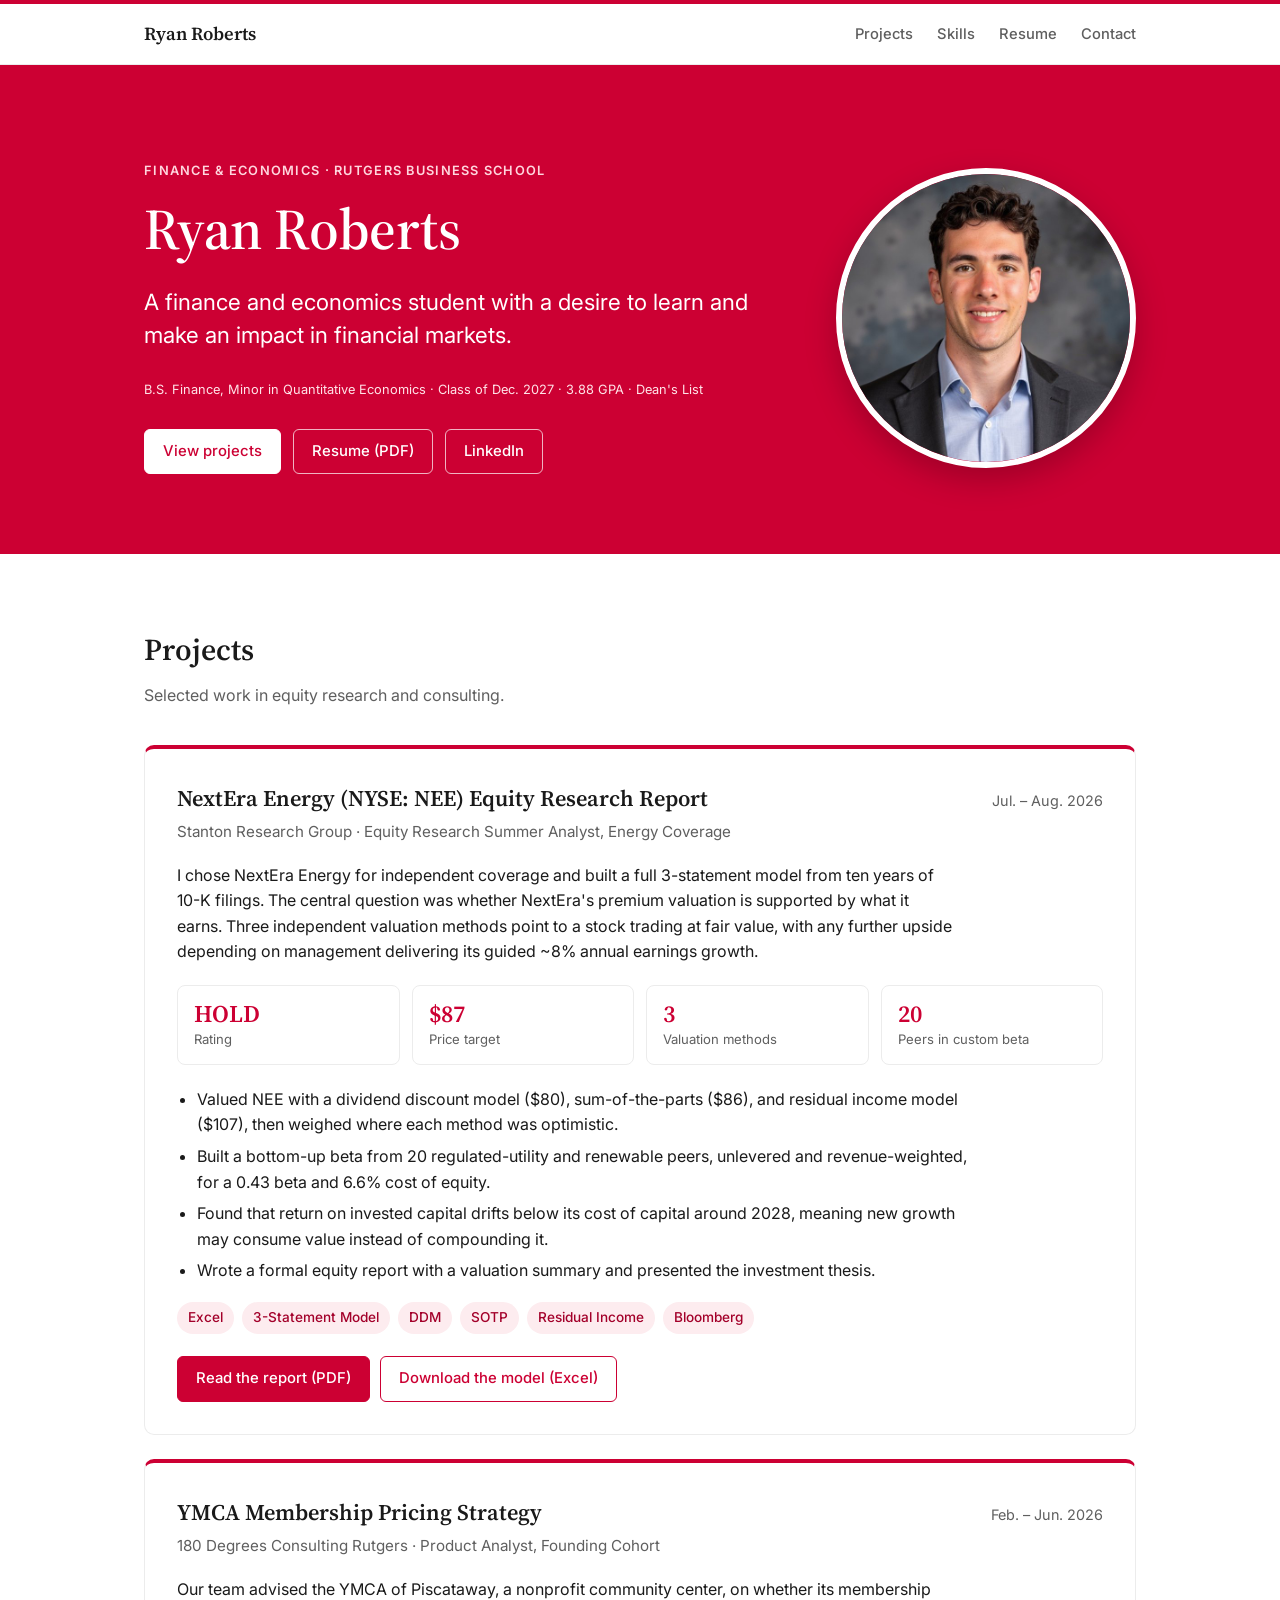
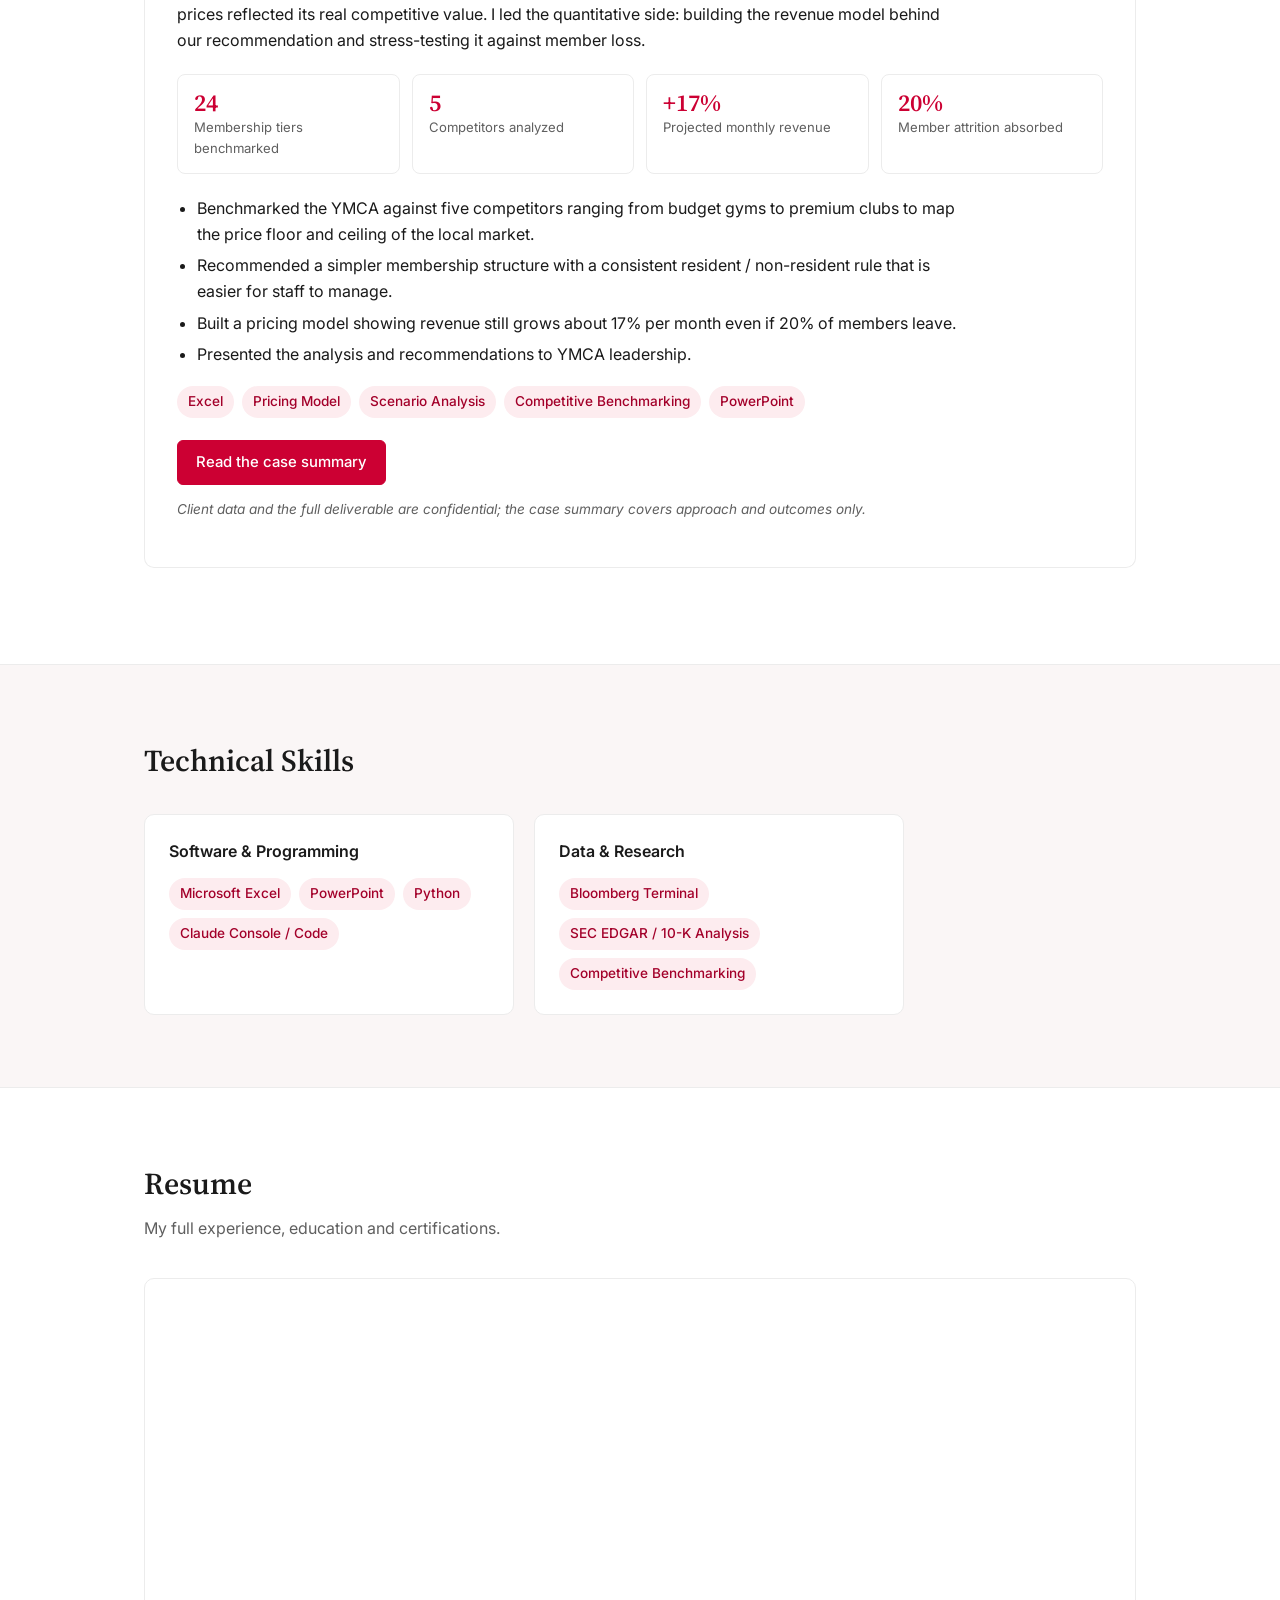
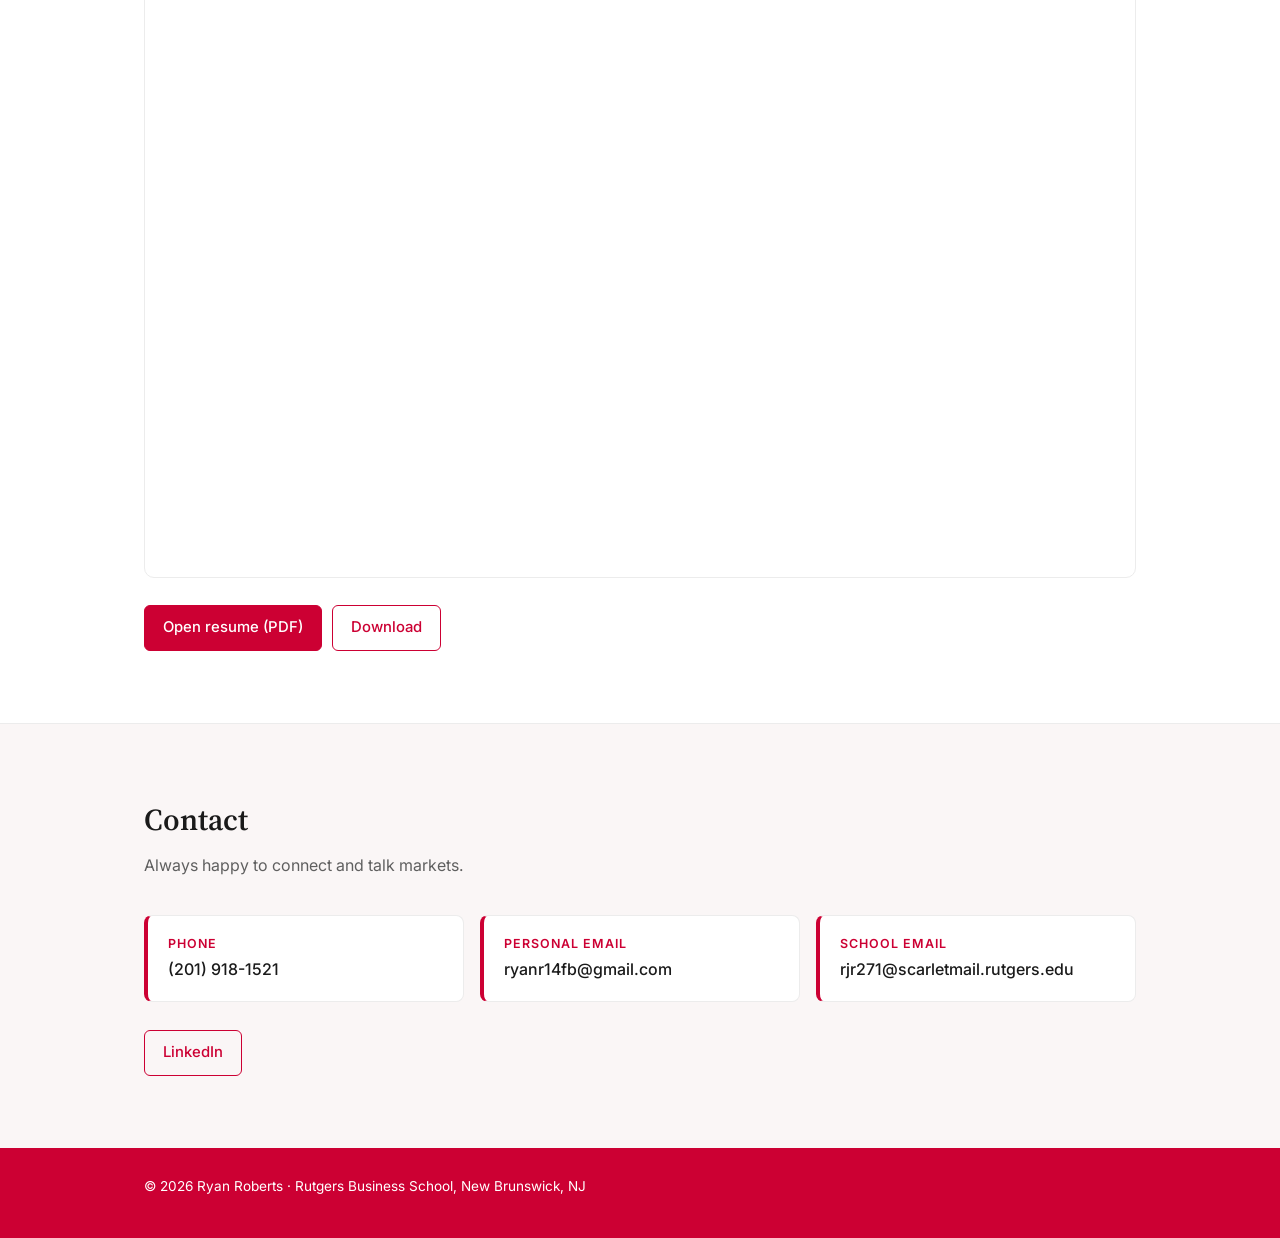
==== index.html @ d267c2db "Add files via upload" ====
<!DOCTYPE html>
<html lang="en">
<head>
  <meta charset="UTF-8">
  <meta name="viewport" content="width=device-width, initial-scale=1.0">
  <title>Ryan Roberts | Finance Portfolio</title>
  <meta name="description" content="Portfolio of Ryan Roberts, finance and economics student at Rutgers Business School: equity research, valuation modeling, and pricing strategy.">
  <link rel="preconnect" href="https://fonts.googleapis.com">
  <link rel="preconnect" href="https://fonts.gstatic.com" crossorigin>
  <link href="https://fonts.googleapis.com/css2?family=Inter:wght@400;500;600&family=Source+Serif+4:wght@600&display=swap" rel="stylesheet">
  <link rel="stylesheet" href="styles.css">
</head>
<body>

  <nav class="nav">
    <div class="wrap">
      <a href="#top" class="brand">Ryan Roberts</a>
      <ul>
        <li><a href="#projects">Projects</a></li>
        <li class="hide-sm"><a href="#skills">Skills</a></li>
        <li><a href="#resume">Resume</a></li>
        <li><a href="#contact">Contact</a></li>
      </ul>
    </div>
  </nav>

  <header class="hero" id="top">
    <div class="wrap hero-grid">
      <div class="hero-text">
      <p class="eyebrow">Finance &amp; Economics · Rutgers Business School</p>
      <h1>Ryan Roberts</h1>
      <p class="statement">
        A finance and economics student with a desire to learn and make an impact
        in financial markets.
      </p>
      <p class="hero-meta">B.S. Finance, Minor in Quantitative Economics · Class of Dec. 2027 · 3.88 GPA · Dean's List</p>
      <div class="hero-links">
        <a class="btn btn-primary" href="#projects">View projects</a>
        <a class="btn btn-ghost" href="files/Roberts_Ryan_Resume.pdf" target="_blank" rel="noopener">Resume (PDF)</a>
        <a class="btn btn-ghost" href="https://www.linkedin.com/in/ryan-j-roberts/" target="_blank" rel="noopener">LinkedIn</a>
      </div>
      </div>
      <img class="headshot" src="files/headshot.jpg" alt="Headshot of Ryan Roberts" width="320" height="320">
    </div>
  </header>

  <main>

    <section id="projects">
      <div class="wrap">
        <h2 class="section-title">Projects</h2>
        <p class="section-sub">Selected work in equity research and consulting.</p>

        <article class="project">
          <div class="project-head">
            <h3>NextEra Energy (NYSE: NEE) Equity Research Report</h3>
            <span class="when">Jul. – Aug. 2026</span>
          </div>
          <p class="org">Stanton Research Group · Equity Research Summer Analyst, Energy Coverage</p>
          <p>
            I chose NextEra Energy for independent coverage and built a full
            3-statement model from ten years of 10-K filings. The central question was
            whether NextEra's premium valuation is supported by what it earns. Three
            independent valuation methods point to a stock trading at fair value, with
            any further upside depending on management delivering its guided ~8% annual
            earnings growth.
          </p>
          <div class="stats">
            <div class="stat"><div class="num">HOLD</div><div class="lbl">Rating</div></div>
            <div class="stat"><div class="num">$87</div><div class="lbl">Price target</div></div>
            <div class="stat"><div class="num">3</div><div class="lbl">Valuation methods</div></div>
            <div class="stat"><div class="num">20</div><div class="lbl">Peers in custom beta</div></div>
          </div>
          <ul class="points">
            <li>Valued NEE with a dividend discount model ($80), sum-of-the-parts ($86), and residual income model ($107), then weighed where each method was optimistic.</li>
            <li>Built a bottom-up beta from 20 regulated-utility and renewable peers, unlevered and revenue-weighted, for a 0.43 beta and 6.6% cost of equity.</li>
            <li>Found that return on invested capital drifts below its cost of capital around 2028, meaning new growth may consume value instead of compounding it.</li>
            <li>Wrote a formal equity report with a valuation summary and presented the investment thesis.</li>
          </ul>
          <ul class="tags">
            <li>Excel</li><li>3-Statement Model</li><li>DDM</li><li>SOTP</li><li>Residual Income</li><li>Bloomberg</li>
          </ul>
          <div class="project-links">
            <a class="btn btn-primary" href="files/Roberts_NEE_Equity_Report.pdf" target="_blank" rel="noopener">Read the report (PDF)</a>
            <a class="btn btn-ghost" href="files/Roberts_NEE_Valuation_Model.xlsx" download>Download the model (Excel)</a>
          </div>
        </article>

        <article class="project">
          <div class="project-head">
            <h3>YMCA Membership Pricing Strategy</h3>
            <span class="when">Feb. – Jun. 2026</span>
          </div>
          <p class="org">180 Degrees Consulting Rutgers · Product Analyst, Founding Cohort</p>
          <p>
            Our team advised the YMCA of Piscataway, a nonprofit community center, on
            whether its membership prices reflected its real competitive value. I led
            the quantitative side: building the revenue model behind our recommendation
            and stress-testing it against member loss.
          </p>
          <div class="stats">
            <div class="stat"><div class="num">24</div><div class="lbl">Membership tiers benchmarked</div></div>
            <div class="stat"><div class="num">5</div><div class="lbl">Competitors analyzed</div></div>
            <div class="stat"><div class="num">+17%</div><div class="lbl">Projected monthly revenue</div></div>
            <div class="stat"><div class="num">20%</div><div class="lbl">Member attrition absorbed</div></div>
          </div>
          <ul class="points">
            <li>Benchmarked the YMCA against five competitors ranging from budget gyms to premium clubs to map the price floor and ceiling of the local market.</li>
            <li>Recommended a simpler membership structure with a consistent resident / non-resident rule that is easier for staff to manage.</li>
            <li>Built a pricing model showing revenue still grows about 17% per month even if 20% of members leave.</li>
            <li>Presented the analysis and recommendations to YMCA leadership.</li>
          </ul>
          <ul class="tags">
            <li>Excel</li><li>Pricing Model</li><li>Scenario Analysis</li><li>Competitive Benchmarking</li><li>PowerPoint</li>
          </ul>
          <div class="project-links">
            <a class="btn btn-primary" href="ymca-case.html">Read the case summary</a>
          </div>
          <p class="note">Client data and the full deliverable are confidential; the case summary covers approach and outcomes only.</p>
        </article>
      </div>
    </section>

    <section id="skills" class="alt">
      <div class="wrap">
        <h2 class="section-title">Technical Skills</h2>
        <div class="skills-grid two">
          <div class="skill-card">
            <h3>Software &amp; Programming</h3>
            <ul class="tags">
              <li>Microsoft Excel</li>
              <li>PowerPoint</li>
              <li>Python</li>
              <li>Claude Console / Code</li>
            </ul>
          </div>
          <div class="skill-card">
            <h3>Data &amp; Research</h3>
            <ul class="tags">
              <li>Bloomberg Terminal</li>
              <li>SEC EDGAR / 10-K Analysis</li>
              <li>Competitive Benchmarking</li>
            </ul>
          </div>
        </div>
      </div>
    </section>

    <section id="resume">
      <div class="wrap">
        <h2 class="section-title">Resume</h2>
        <p class="section-sub">My full experience, education and certifications.</p>
        <iframe class="resume-frame" src="files/Roberts_Ryan_Resume.pdf" title="Ryan Roberts resume"></iframe>
        <div class="project-links">
          <a class="btn btn-primary" href="files/Roberts_Ryan_Resume.pdf" target="_blank" rel="noopener">Open resume (PDF)</a>
          <a class="btn btn-ghost" href="files/Roberts_Ryan_Resume.pdf" download>Download</a>
        </div>
      </div>
    </section>

    <section id="contact" class="contact alt">
      <div class="wrap">
        <h2 class="section-title">Contact</h2>
        <p class="section-sub">Always happy to connect and talk markets.</p>
        <div class="contact-grid">
          <a class="contact-card" href="tel:+12019181521">
            <div class="lbl">Phone</div>
            <div class="val">(201) 918-1521</div>
          </a>
          <a class="contact-card" href="mailto:ryanr14fb@gmail.com">
            <div class="lbl">Personal email</div>
            <div class="val">ryanr14fb@gmail.com</div>
          </a>
          <a class="contact-card" href="mailto:rjr271@scarletmail.rutgers.edu">
            <div class="lbl">School email</div>
            <div class="val">rjr271@scarletmail.rutgers.edu</div>
          </a>
        </div>
        <div class="hero-links">
          <a class="btn btn-ghost" href="https://www.linkedin.com/in/ryan-j-roberts/" target="_blank" rel="noopener">LinkedIn</a>
        </div>
      </div>
    </section>
  </main>

  <footer>
    <div class="wrap">© 2026 Ryan Roberts · Rutgers Business School, New Brunswick, NJ</div>
  </footer>

</body>
</html>
---- styles.css ----
:root {
  --bg: #ffffff;
  --surface: #ffffff;
  --ink: #1a1a1a;
  --muted: #5f5f5f;
  --line: #ececec;
  --accent: #cc0033;       /* Rutgers scarlet */
  --accent-dark: #a3002a;
  --accent-soft: #fdecef;
  --band: #faf6f6;
  --max: 1040px;
}

* { box-sizing: border-box; margin: 0; padding: 0; }
html { scroll-behavior: smooth; scroll-padding-top: 72px; }

body {
  font-family: "Inter", -apple-system, BlinkMacSystemFont, "Segoe UI", sans-serif;
  background: var(--bg);
  color: var(--ink);
  line-height: 1.6;
  font-size: 16px;
}

a { color: var(--accent); text-decoration: none; }
a:hover { text-decoration: underline; }

.wrap { max-width: var(--max); margin: 0 auto; padding: 0 24px; }

/* Nav */
.nav {
  position: sticky; top: 0; z-index: 10;
  background: rgba(255, 255, 255, 0.96);
  backdrop-filter: blur(8px);
  border-top: 4px solid var(--accent);
  border-bottom: 1px solid var(--line);
}
.nav .wrap { display: flex; align-items: center; justify-content: space-between; height: 60px; }
.brand { font-family: "Source Serif 4", Georgia, serif; font-weight: 600; font-size: 1.15rem; color: var(--ink); }
.brand:hover { text-decoration: none; }
.nav ul { display: flex; gap: 24px; list-style: none; }
.nav ul a { color: var(--muted); font-size: 0.92rem; font-weight: 500; }
.nav ul a:hover { color: var(--ink); text-decoration: none; }

/* Hero: scarlet band, white text */
.hero { padding: 96px 0 80px; background: var(--accent); color: #fff; }
.hero .eyebrow { color: #ffd6de; }
.hero .statement { color: #fff; }
.hero .hero-meta { color: #ffe3e8; }
.hero .btn-primary { background: #fff; color: var(--accent); border-color: #fff; }
.hero .btn-primary:hover { background: #ffe9ed; }
.hero .btn-ghost { color: #fff; border-color: rgba(255,255,255,0.7); }
.hero .btn-ghost:hover { background: rgba(255,255,255,0.12); }
section.alt { background: var(--band); }
.eyebrow {
  font-size: 0.8rem; font-weight: 600; letter-spacing: 0.1em;
  text-transform: uppercase; color: var(--accent); margin-bottom: 16px;
}
.hero h1 {
  font-family: "Source Serif 4", Georgia, serif;
  font-size: clamp(2.4rem, 6vw, 3.6rem); font-weight: 600;
  line-height: 1.1; letter-spacing: -0.01em; margin-bottom: 24px;
}
.statement {
  font-size: clamp(1.15rem, 2.4vw, 1.4rem); line-height: 1.5;
  max-width: 760px; color: var(--ink);
}
.hero-meta { margin-top: 28px; color: var(--muted); font-size: 0.95rem; }
.hero-links { margin-top: 28px; display: flex; flex-wrap: wrap; gap: 12px; }

.btn {
  display: inline-block; padding: 10px 18px; border-radius: 6px;
  font-weight: 500; font-size: 0.93rem; border: 1px solid var(--accent);
}
.btn:hover { text-decoration: none; }
.btn-primary { background: var(--accent); color: #fff; }
.btn-primary:hover { background: var(--accent-dark); border-color: var(--accent-dark); }
.btn-ghost { color: var(--accent); background: transparent; }
.btn-ghost:hover { background: var(--accent-soft); }

/* Sections */
section { padding: 72px 0; border-bottom: 1px solid var(--line); }
.section-title {
  font-family: "Source Serif 4", Georgia, serif;
  font-size: 1.9rem; font-weight: 600; margin-bottom: 8px;
}
.section-sub { color: var(--muted); margin-bottom: 36px; max-width: 640px; }

/* Skills */
.skills-grid { display: grid; grid-template-columns: repeat(3, 1fr); gap: 20px; }
.skill-card {
  background: var(--surface); border: 1px solid var(--line);
  border-radius: 10px; padding: 24px;
}
.skill-card h3 { font-size: 1rem; font-weight: 600; margin-bottom: 14px; }
.tags { display: flex; flex-wrap: wrap; gap: 8px; list-style: none; }
.tags li {
  background: var(--accent-soft); color: var(--accent-dark);
  font-size: 0.85rem; font-weight: 500; padding: 5px 11px; border-radius: 999px;
}

/* Projects */
.project {
  background: var(--surface); border: 1px solid var(--line);
  border-radius: 10px; padding: 32px; margin-bottom: 24px;
}
.project-head { display: flex; justify-content: space-between; align-items: baseline; gap: 16px; flex-wrap: wrap; margin-bottom: 4px; }
.project h3 { font-family: "Source Serif 4", Georgia, serif; font-size: 1.4rem; font-weight: 600; }
.project .when { color: var(--muted); font-size: 0.9rem; white-space: nowrap; }
.project .org { color: var(--muted); font-size: 0.95rem; margin-bottom: 18px; }
.project p { margin-bottom: 14px; max-width: 780px; }
.project ul.points { margin: 0 0 18px 20px; max-width: 780px; }
.project ul.points li { margin-bottom: 6px; }

.stats { display: grid; grid-template-columns: repeat(4, 1fr); gap: 12px; margin: 20px 0 22px; }
.stat { border: 1px solid var(--line); border-radius: 8px; padding: 14px 16px; }
.stat .num { font-family: "Source Serif 4", Georgia, serif; font-size: 1.5rem; font-weight: 600; line-height: 1.2; }
.stat .lbl { color: var(--muted); font-size: 0.82rem; }

.project .tags { margin-bottom: 22px; }
.project-links { display: flex; flex-wrap: wrap; gap: 10px; }
.note { color: var(--muted); font-size: 0.85rem; margin-top: 14px; font-style: italic; }

.stat .num { color: var(--accent); }
.project { border-top: 4px solid var(--accent); }

/* Resume */
.resume-frame {
  width: 100%; height: 900px; border: 1px solid var(--line);
  border-radius: 10px; background: #fff; margin-bottom: 20px;
}

/* Contact / footer */
.contact { border-bottom: none; }
.contact-grid { display: grid; grid-template-columns: repeat(3, 1fr); gap: 16px; }
.contact-card {
  display: block; background: var(--surface); border: 1px solid var(--line);
  border-left: 4px solid var(--accent); border-radius: 8px; padding: 18px 20px; color: var(--ink);
}
.contact-card:hover { text-decoration: none; background: var(--accent-soft); }
.contact-card .lbl { font-size: 0.78rem; font-weight: 600; letter-spacing: 0.08em; text-transform: uppercase; color: var(--accent); margin-bottom: 4px; }
.contact-card .val { font-weight: 500; word-break: break-word; }
footer { padding: 28px 0 40px; color: #fff; background: var(--accent); font-size: 0.85rem; }

/* Case study page */
.case-hero { padding: 72px 0 48px; border-bottom: 1px solid var(--line); }
.case-hero h1 { font-family: "Source Serif 4", Georgia, serif; font-size: clamp(2rem, 5vw, 2.8rem); line-height: 1.15; margin-bottom: 14px; }
.back { display: inline-block; margin-bottom: 28px; font-size: 0.92rem; }
.case-body { padding: 48px 0 72px; }
.case-body h2 { font-family: "Source Serif 4", Georgia, serif; font-size: 1.4rem; margin: 36px 0 12px; }
.case-body h2:first-child { margin-top: 0; }
.case-body p, .case-body ul { max-width: 740px; margin-bottom: 14px; }
.case-body ul { margin-left: 20px; }
.case-body li { margin-bottom: 8px; }
.bench { width: 100%; max-width: 740px; border-collapse: collapse; margin: 8px 0 18px; font-size: 0.95rem; }
.bench th, .bench td { text-align: left; padding: 10px 12px; border-bottom: 1px solid var(--line); }
.bench th { font-weight: 600; color: var(--muted); font-size: 0.82rem; text-transform: uppercase; letter-spacing: 0.05em; }

/* Responsive */
@media (max-width: 820px) {
  .skills-grid { grid-template-columns: 1fr; }
  .stats { grid-template-columns: repeat(2, 1fr); }
  .contact-grid { grid-template-columns: 1fr; }
  .resume-frame { display: none; }
}
@media (max-width: 600px) {
  .wrap { padding: 0 16px; }
  .nav ul { gap: 14px; }
  .nav ul li.hide-sm { display: none; }
  .hero { padding: 64px 0 52px; }
  section { padding: 56px 0; }
  .project { padding: 22px; }
}

.skills-grid.two { grid-template-columns: repeat(2, 1fr); max-width: 760px; }
.section-title + .skills-grid { margin-top: 28px; }
@media (max-width: 820px) { .skills-grid.two { grid-template-columns: 1fr; } }

/* Hero with headshot */
.hero-grid { display: grid; grid-template-columns: 1fr auto; gap: 56px; align-items: center; }
.headshot {
  width: 300px; height: 300px; border-radius: 50%; object-fit: cover;
  border: 6px solid #fff; box-shadow: 0 12px 32px rgba(0,0,0,0.22);
}
@media (max-width: 820px) {
  .hero-grid { grid-template-columns: 1fr; gap: 32px; }
  .headshot { width: 180px; height: 180px; border-width: 5px; order: -1; }
}

/* Hero meta line: same size as eyebrow, single line on desktop */
.hero .eyebrow, .hero .hero-meta { font-size: 0.8rem; }
@media (min-width: 960px) { .hero .hero-meta { white-space: nowrap; } }
@media (min-width: 821px) and (max-width: 1000px) {
  .hero-grid { gap: 40px; }
  .headshot { width: 230px; height: 230px; }
}
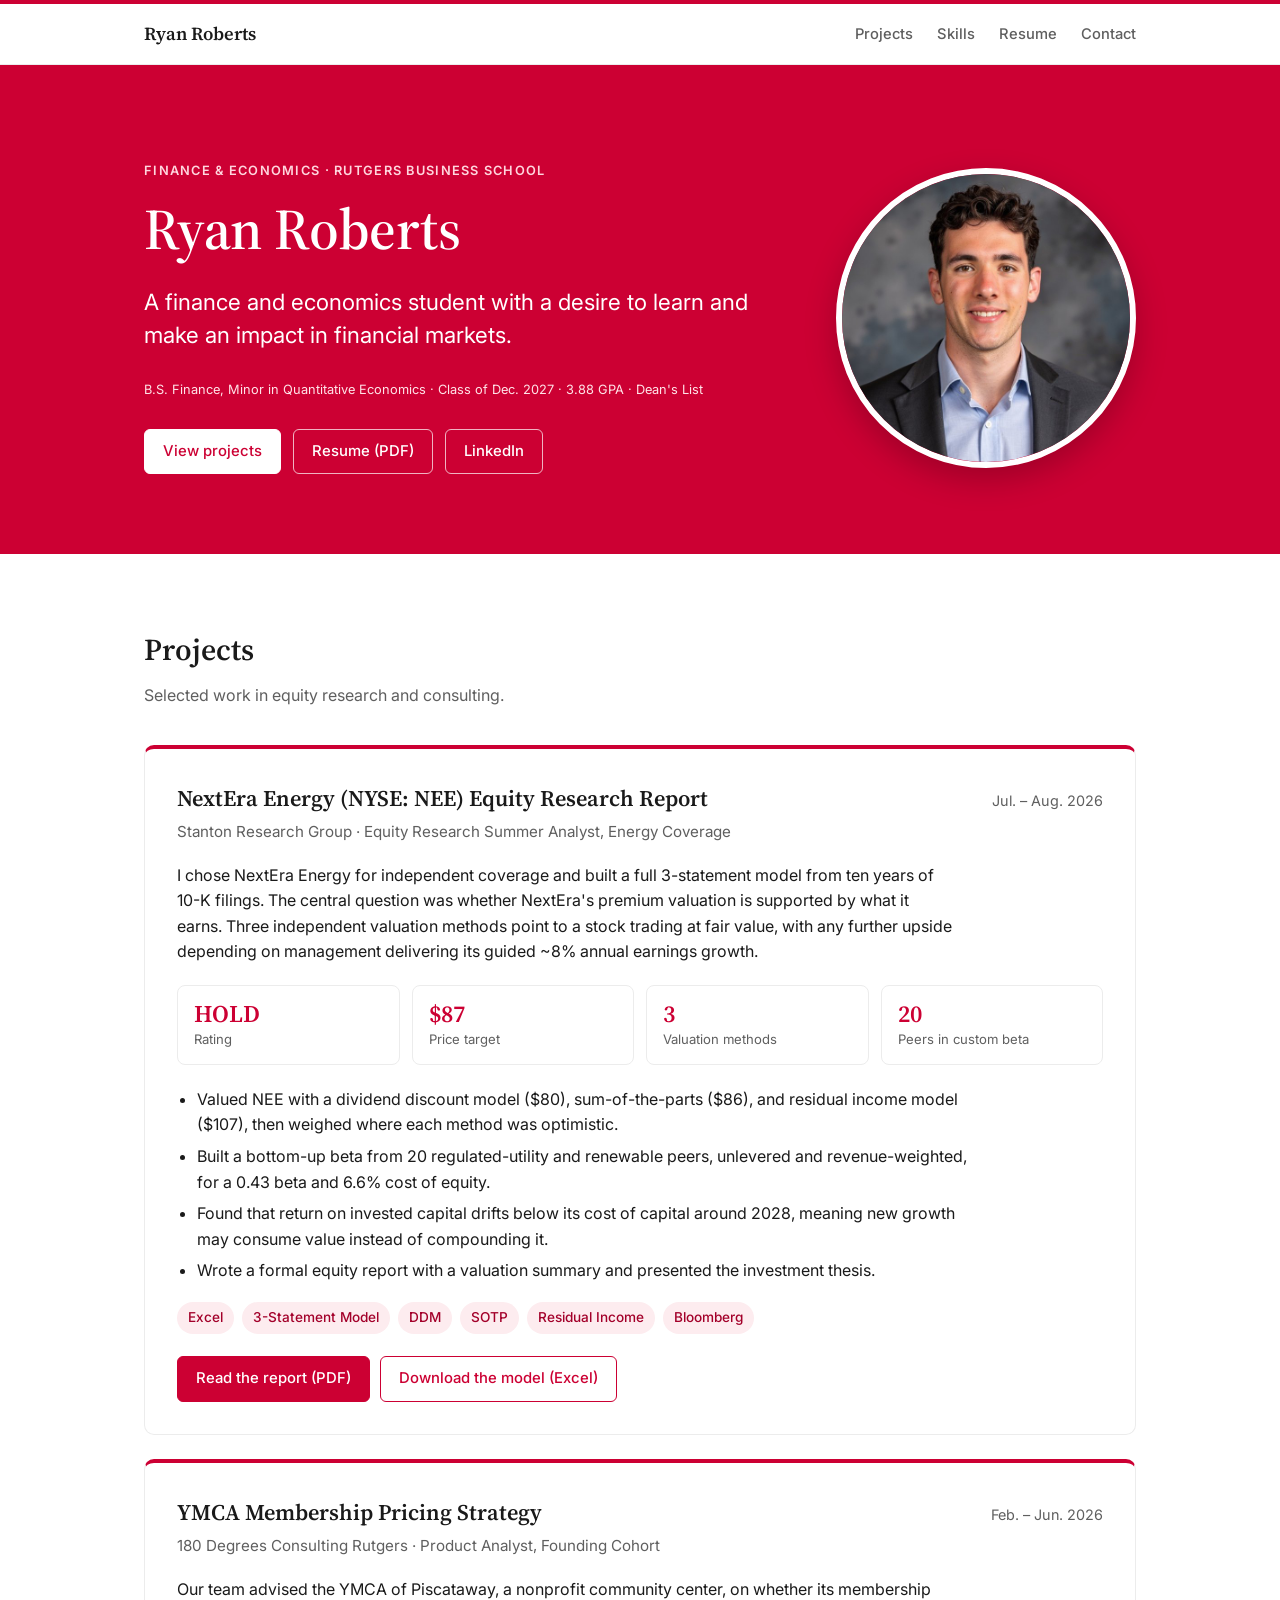
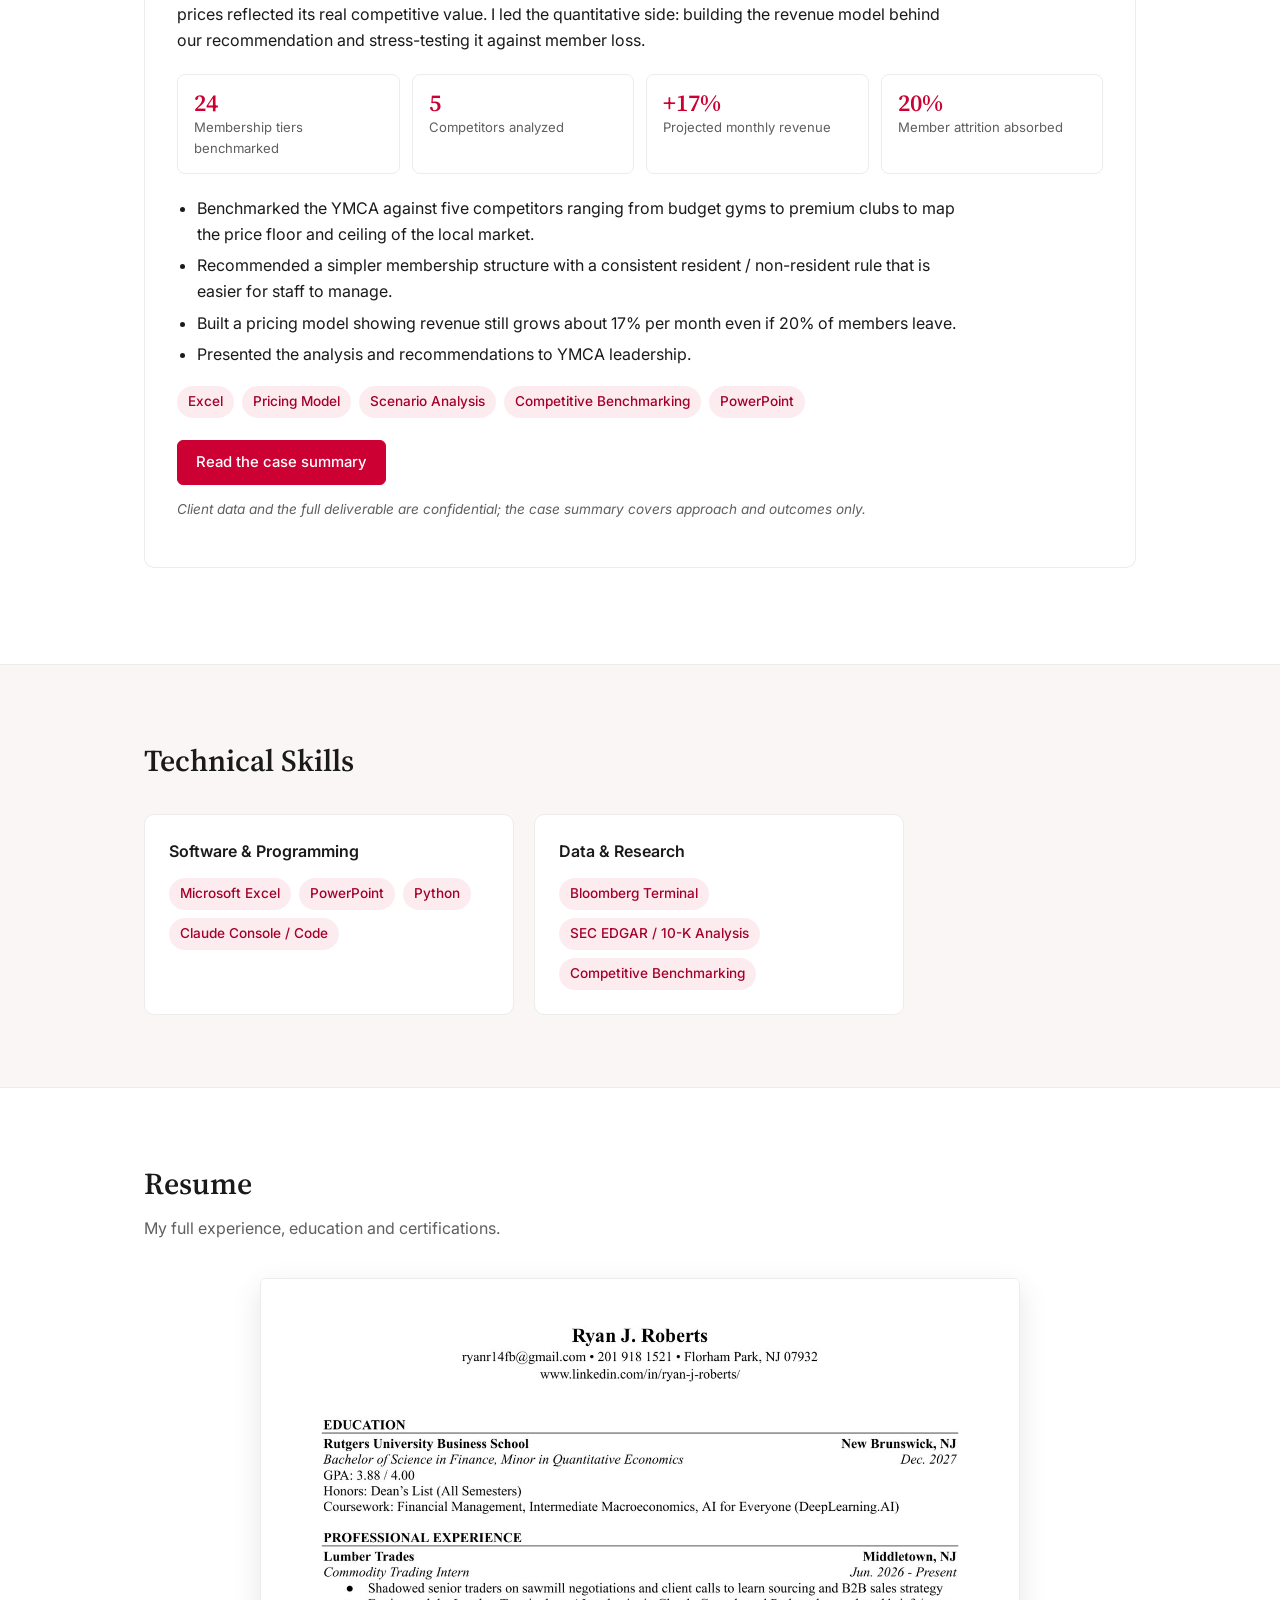
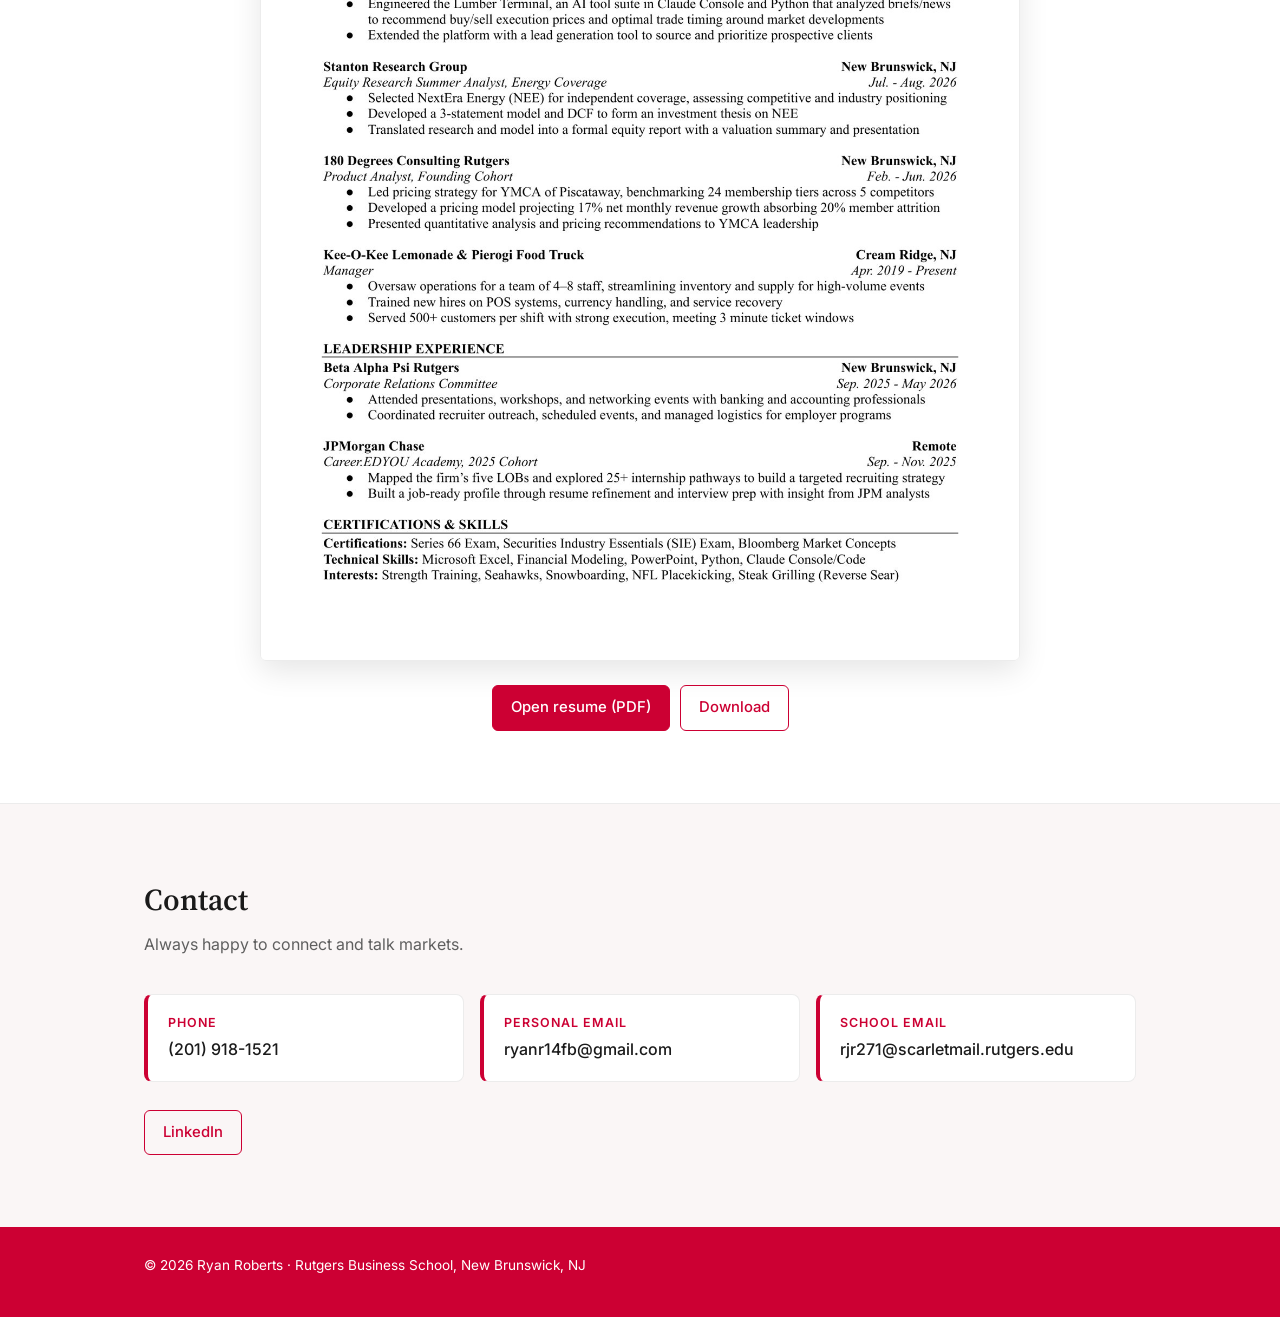
==== commit e17e7dbe: "Add files via upload" ====
--- a/index.html
+++ b/index.html
@@ -150,7 +150,9 @@
       <div class="wrap">
         <h2 class="section-title">Resume</h2>
         <p class="section-sub">My full experience, education and certifications.</p>
-        <iframe class="resume-frame" src="files/Roberts_Ryan_Resume.pdf" title="Ryan Roberts resume"></iframe>
+        <a class="resume-preview" href="files/Roberts_Ryan_Resume.pdf" target="_blank" rel="noopener">
+          <img src="files/resume-preview.jpg" alt="Preview of Ryan Roberts's resume" width="1400" height="1812">
+        </a>
         <div class="project-links">
           <a class="btn btn-primary" href="files/Roberts_Ryan_Resume.pdf" target="_blank" rel="noopener">Open resume (PDF)</a>
           <a class="btn btn-ghost" href="files/Roberts_Ryan_Resume.pdf" download>Download</a>
--- a/styles.css
+++ b/styles.css
@@ -194,3 +194,14 @@
   .hero-grid { gap: 40px; }
   .headshot { width: 230px; height: 230px; }
 }
+
+/* Resume preview image (replaces embedded PDF) */
+.resume-preview {
+  display: block; max-width: 760px; margin: 0 auto 24px;
+  border: 1px solid var(--line); border-radius: 6px; overflow: hidden;
+  box-shadow: 0 10px 30px rgba(0,0,0,0.10); transition: box-shadow .2s, transform .2s;
+}
+.resume-preview:hover { box-shadow: 0 14px 38px rgba(204,0,51,0.18); transform: translateY(-2px); }
+.resume-preview img { display: block; width: 100%; height: auto; }
+#resume .project-links { justify-content: center; }
+@media (max-width: 820px) { .resume-preview { display: block; } }
